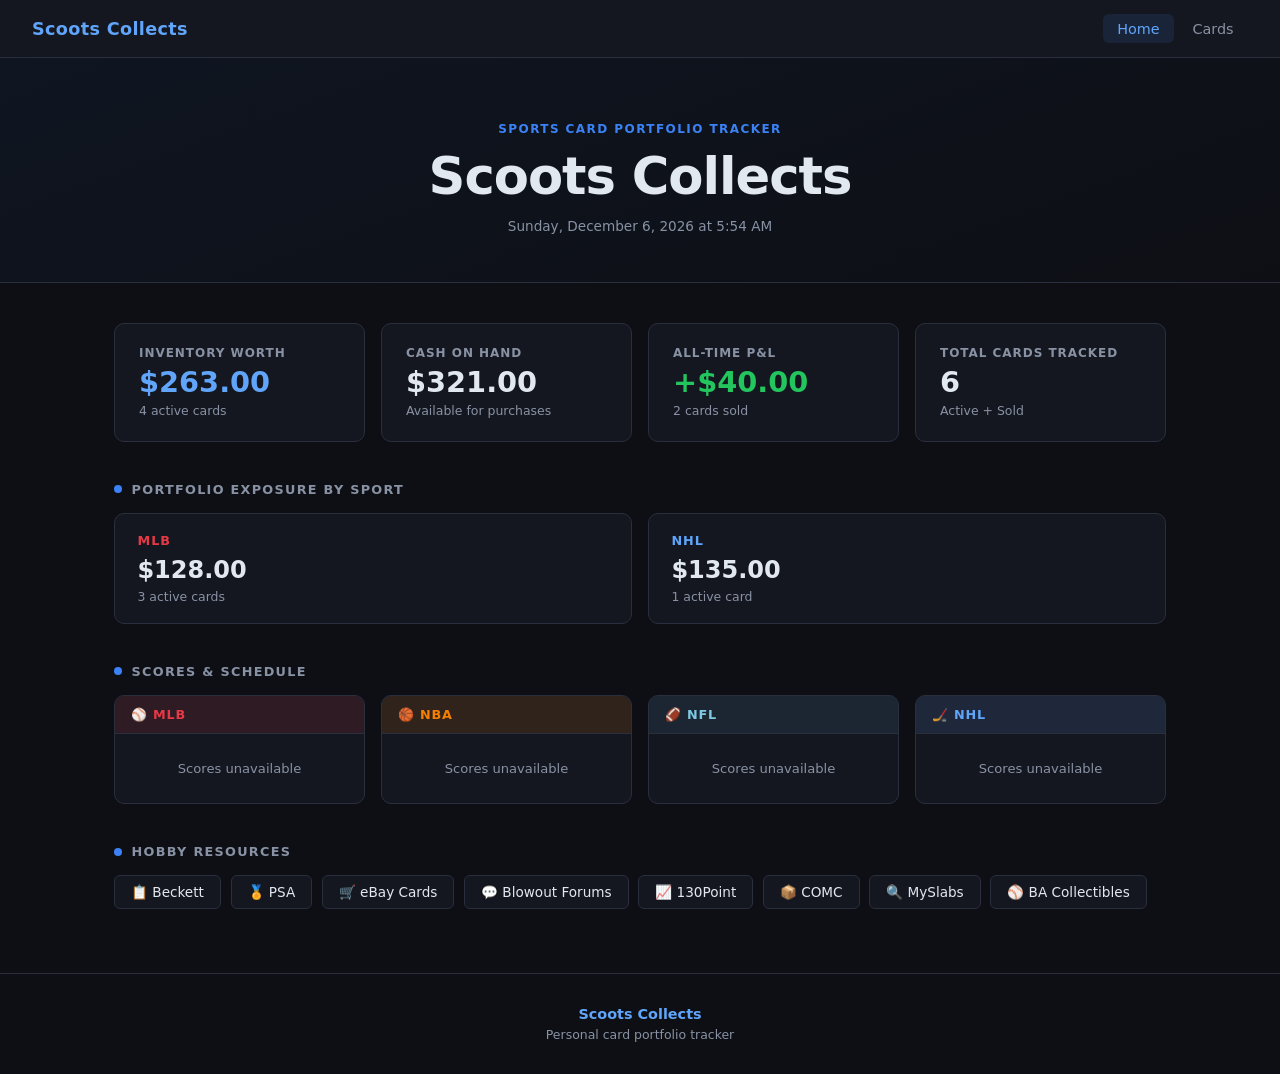
==== index.html @ 83b8a893 "Build complete site structure — fix blank page Added missing index.html, cards.html, css/style.css, " ====
<!DOCTYPE html>
<html lang="en">
<head>
  <meta charset="UTF-8" />
  <meta name="viewport" content="width=device-width, initial-scale=1.0" />
  <title>Scoots Collects</title>
  <link rel="stylesheet" href="css/style.css" />
</head>
<body>

  <!-- NAVBAR -->
  <nav class="navbar">
    <a href="index.html" class="nav-brand">Scoots Collects</a>
    <div class="nav-links">
      <a href="index.html" class="nav-link active">Home</a>
      <a href="cards.html" class="nav-link">Cards</a>
    </div>
  </nav>

  <!-- HERO -->
  <section class="hero">
    <div class="hero-eyebrow">Sports Card Portfolio Tracker</div>
    <div class="hero-title">Scoots Collects</div>
    <div class="hero-date" id="live-datetime">—</div>
  </section>

  <!-- DASHBOARD STATS -->
  <div class="dashboard">
    <div class="stat-card">
      <div class="stat-label">Inventory Worth</div>
      <div class="stat-value accent" id="stat-inventory">$0.00</div>
      <div class="stat-sub" id="stat-card-count">0 active cards</div>
    </div>
    <div class="stat-card">
      <div class="stat-label">Cash on Hand</div>
      <div class="stat-value" id="stat-cash">$0.00</div>
      <div class="stat-sub">Available for purchases</div>
    </div>
    <div class="stat-card">
      <div class="stat-label">All-Time P&amp;L</div>
      <div class="stat-value" id="stat-pnl">$0.00</div>
      <div class="stat-sub" id="stat-sold-count">0 cards sold</div>
    </div>
    <div class="stat-card">
      <div class="stat-label">Total Cards Tracked</div>
      <div class="stat-value" id="stat-total">0</div>
      <div class="stat-sub">Active + Sold</div>
    </div>
  </div>

  <!-- SPORT BREAKDOWN -->
  <section class="section">
    <div class="section-header">
      <span class="section-dot"></span>
      <span class="section-title">Portfolio Exposure by Sport</span>
    </div>
    <div class="sport-grid" id="sport-grid">
      <!-- Rendered by index.js -->
    </div>
  </section>

  <!-- SPORTS SCORES -->
  <section class="section">
    <div class="section-header">
      <span class="section-dot"></span>
      <span class="section-title">Scores &amp; Schedule</span>
    </div>
    <div class="scores-grid">
      <div class="scores-panel mlb" id="panel-mlb">
        <div class="scores-panel-header">⚾ MLB</div>
        <div class="scores-list" id="scores-mlb">
          <div class="scores-loading">Loading games…</div>
        </div>
      </div>
      <div class="scores-panel nba" id="panel-nba">
        <div class="scores-panel-header">🏀 NBA</div>
        <div class="scores-list" id="scores-nba">
          <div class="scores-loading">Loading games…</div>
        </div>
      </div>
      <div class="scores-panel nfl" id="panel-nfl">
        <div class="scores-panel-header">🏈 NFL</div>
        <div class="scores-list" id="scores-nfl">
          <div class="scores-loading">Loading games…</div>
        </div>
      </div>
      <div class="scores-panel nhl" id="panel-nhl">
        <div class="scores-panel-header">🏒 NHL</div>
        <div class="scores-list" id="scores-nhl">
          <div class="scores-loading">Loading games…</div>
        </div>
      </div>
    </div>
  </section>

  <!-- HOBBY LINKS -->
  <section class="section">
    <div class="section-header">
      <span class="section-dot"></span>
      <span class="section-title">Hobby Resources</span>
    </div>
    <div class="hobby-links">
      <a href="https://www.beckett.com" target="_blank" class="hobby-link">📋 Beckett</a>
      <a href="https://www.psacard.com" target="_blank" class="hobby-link">🏅 PSA</a>
      <a href="https://www.ebay.com/b/Sports-Trading-Cards-Accessories/212" target="_blank" class="hobby-link">🛒 eBay Cards</a>
      <a href="https://www.blowoutcards.com/forums/" target="_blank" class="hobby-link">💬 Blowout Forums</a>
      <a href="https://www.130point.com" target="_blank" class="hobby-link">📈 130Point</a>
      <a href="https://www.comc.com" target="_blank" class="hobby-link">📦 COMC</a>
      <a href="https://www.myslabs.com" target="_blank" class="hobby-link">🔍 MySlabs</a>
      <a href="https://baseballamerica.com/stories/category/collectibles/" target="_blank" class="hobby-link">⚾ BA Collectibles</a>
    </div>
  </section>

  <!-- FOOTER -->
  <footer class="site-footer">
    <div class="footer-brand">Scoots Collects</div>
    <div class="footer-note">Personal card portfolio tracker</div>
  </footer>

  <script src="js/index.js"></script>
</body>
</html>
---- css/style.css ----
/* ── Reset & Base ── */
*, *::before, *::after { box-sizing: border-box; margin: 0; padding: 0; }

:root {
  --bg:        #0d0f14;
  --bg2:       #14171f;
  --bg3:       #1c2030;
  --border:    #2a2f3e;
  --text:      #e2e8f0;
  --muted:     #8892a4;
  --accent:    #3b82f6;
  --accent2:   #60a5fa;
  --green:     #22c55e;
  --red:       #ef4444;
  --mlb:       #e63946;
  --nba:       #f77f00;
  --nfl:       #457b9f;
  --nhl:       #1d3557;
  --radius:    10px;
  --font:      'Segoe UI', system-ui, -apple-system, sans-serif;
}

html { font-size: 16px; }

body {
  background: var(--bg);
  color: var(--text);
  font-family: var(--font);
  min-height: 100vh;
}

a { color: inherit; text-decoration: none; }

/* ── Navbar ── */
.navbar {
  display: flex;
  align-items: center;
  justify-content: space-between;
  padding: 0 2rem;
  height: 58px;
  background: var(--bg2);
  border-bottom: 1px solid var(--border);
  position: sticky;
  top: 0;
  z-index: 100;
}

.nav-brand {
  font-size: 1.1rem;
  font-weight: 700;
  color: var(--accent2);
  letter-spacing: 0.02em;
}

.nav-links { display: flex; gap: 0.25rem; }

.nav-link {
  padding: 0.4rem 0.9rem;
  border-radius: 6px;
  font-size: 0.9rem;
  color: var(--muted);
  transition: color 0.15s, background 0.15s;
}

.nav-link:hover { color: var(--text); background: var(--bg3); }
.nav-link.active { color: var(--accent2); background: rgba(59,130,246,0.12); }

/* ── Hero ── */
.hero {
  text-align: center;
  padding: 4rem 1rem 3rem;
  background: linear-gradient(160deg, #0f1521 0%, var(--bg) 100%);
  border-bottom: 1px solid var(--border);
}

.hero--small { padding: 2.5rem 1rem 2rem; }

.hero-eyebrow {
  font-size: 0.75rem;
  font-weight: 600;
  letter-spacing: 0.12em;
  text-transform: uppercase;
  color: var(--accent);
  margin-bottom: 0.6rem;
}

.hero-title {
  font-size: clamp(2rem, 5vw, 3.2rem);
  font-weight: 800;
  letter-spacing: -0.02em;
  color: var(--text);
  margin-bottom: 0.75rem;
}

.hero-date {
  font-size: 0.85rem;
  color: var(--muted);
}

/* ── Dashboard Stats ── */
.dashboard {
  display: grid;
  grid-template-columns: repeat(auto-fit, minmax(200px, 1fr));
  gap: 1rem;
  max-width: 1100px;
  margin: 2.5rem auto 0;
  padding: 0 1.5rem;
}

.stat-card {
  background: var(--bg2);
  border: 1px solid var(--border);
  border-radius: var(--radius);
  padding: 1.4rem 1.5rem;
}

.stat-label {
  font-size: 0.75rem;
  font-weight: 600;
  text-transform: uppercase;
  letter-spacing: 0.08em;
  color: var(--muted);
  margin-bottom: 0.5rem;
}

.stat-value {
  font-size: 1.8rem;
  font-weight: 700;
  color: var(--text);
  line-height: 1;
  margin-bottom: 0.4rem;
}

.stat-value.accent { color: var(--accent2); }
.stat-value.green  { color: var(--green); }
.stat-value.red    { color: var(--red); }

.stat-sub {
  font-size: 0.78rem;
  color: var(--muted);
}

/* ── Section ── */
.section {
  max-width: 1100px;
  margin: 2.5rem auto 0;
  padding: 0 1.5rem;
}

.section-header {
  display: flex;
  align-items: center;
  gap: 0.6rem;
  margin-bottom: 1rem;
}

.section-dot {
  width: 8px;
  height: 8px;
  border-radius: 50%;
  background: var(--accent);
  flex-shrink: 0;
}

.section-title {
  font-size: 0.8rem;
  font-weight: 700;
  text-transform: uppercase;
  letter-spacing: 0.1em;
  color: var(--muted);
}

/* ── Sport Grid ── */
.sport-grid {
  display: grid;
  grid-template-columns: repeat(auto-fit, minmax(200px, 1fr));
  gap: 1rem;
}

.sport-card {
  background: var(--bg2);
  border: 1px solid var(--border);
  border-radius: var(--radius);
  padding: 1.2rem 1.4rem;
}

.sport-card-name {
  font-size: 0.8rem;
  font-weight: 700;
  text-transform: uppercase;
  letter-spacing: 0.08em;
  margin-bottom: 0.5rem;
  color: var(--muted);
}

.sport-card-value {
  font-size: 1.5rem;
  font-weight: 700;
  color: var(--text);
  margin-bottom: 0.3rem;
}

.sport-card-count {
  font-size: 0.78rem;
  color: var(--muted);
}

.sport-card[data-sport="MLB"] .sport-card-name { color: var(--mlb); }
.sport-card[data-sport="NBA"] .sport-card-name { color: var(--nba); }
.sport-card[data-sport="NFL"] .sport-card-name { color: var(--nfl); }
.sport-card[data-sport="NHL"] .sport-card-name { color: var(--accent2); }

/* ── Scores Grid ── */
.scores-grid {
  display: grid;
  grid-template-columns: repeat(auto-fit, minmax(230px, 1fr));
  gap: 1rem;
}

.scores-panel {
  background: var(--bg2);
  border: 1px solid var(--border);
  border-radius: var(--radius);
  overflow: hidden;
}

.scores-panel-header {
  padding: 0.7rem 1rem;
  font-size: 0.8rem;
  font-weight: 700;
  letter-spacing: 0.06em;
  text-transform: uppercase;
  border-bottom: 1px solid var(--border);
}

.scores-panel.mlb .scores-panel-header { background: rgba(230,57,70,0.12); color: var(--mlb); }
.scores-panel.nba .scores-panel-header { background: rgba(247,127,0,0.12); color: var(--nba); }
.scores-panel.nfl .scores-panel-header { background: rgba(69,123,159,0.15); color: #7ec8e3; }
.scores-panel.nhl .scores-panel-header { background: rgba(96,165,250,0.12); color: var(--accent2); }

.scores-list { padding: 0.5rem 0; max-height: 280px; overflow-y: auto; }

.score-row {
  display: flex;
  flex-direction: column;
  padding: 0.55rem 1rem;
  border-bottom: 1px solid var(--border);
  font-size: 0.82rem;
  gap: 0.15rem;
}

.score-row:last-child { border-bottom: none; }

.score-teams {
  display: flex;
  justify-content: space-between;
  font-weight: 600;
}

.score-meta {
  font-size: 0.72rem;
  color: var(--muted);
}

.score-status-live { color: var(--green); font-weight: 600; }
.score-status-final { color: var(--muted); }
.score-status-scheduled { color: var(--accent); }

.scores-loading, .scores-empty {
  padding: 1.2rem 1rem;
  font-size: 0.82rem;
  color: var(--muted);
  text-align: center;
}

/* ── Hobby Links ── */
.hobby-links {
  display: flex;
  flex-wrap: wrap;
  gap: 0.6rem;
}

.hobby-link {
  display: inline-flex;
  align-items: center;
  gap: 0.4rem;
  padding: 0.5rem 1rem;
  background: var(--bg2);
  border: 1px solid var(--border);
  border-radius: 6px;
  font-size: 0.85rem;
  color: var(--text);
  transition: border-color 0.15s, background 0.15s, color 0.15s;
}

.hobby-link:hover {
  border-color: var(--accent);
  background: rgba(59,130,246,0.08);
  color: var(--accent2);
}

/* ── Footer ── */
.site-footer {
  margin-top: 4rem;
  padding: 2rem 1.5rem;
  border-top: 1px solid var(--border);
  text-align: center;
}

.footer-brand {
  font-size: 0.9rem;
  font-weight: 700;
  color: var(--accent2);
  margin-bottom: 0.3rem;
}

.footer-note { font-size: 0.78rem; color: var(--muted); }

/* ── Filter Bar ── */
.filter-bar {
  max-width: 1100px;
  margin: 1.5rem auto 0;
  padding: 0 1.5rem;
  display: flex;
  flex-wrap: wrap;
  gap: 0.5rem;
}

.filter-btn {
  padding: 0.4rem 0.9rem;
  border-radius: 6px;
  font-size: 0.82rem;
  font-weight: 600;
  border: 1px solid var(--border);
  background: var(--bg2);
  color: var(--muted);
  cursor: pointer;
  transition: all 0.15s;
}

.filter-btn:hover { color: var(--text); border-color: var(--accent); }
.filter-btn.active { background: var(--accent); border-color: var(--accent); color: #fff; }

/* ── Cards Table ── */
.table-wrap {
  max-width: 1200px;
  margin: 1.5rem auto 0;
  padding: 0 1.5rem;
  overflow-x: auto;
}

.cards-table {
  width: 100%;
  border-collapse: collapse;
  font-size: 0.84rem;
  background: var(--bg2);
  border-radius: var(--radius);
  overflow: hidden;
  border: 1px solid var(--border);
}

.cards-table th {
  padding: 0.75rem 0.9rem;
  text-align: left;
  font-size: 0.72rem;
  font-weight: 700;
  text-transform: uppercase;
  letter-spacing: 0.07em;
  color: var(--muted);
  background: var(--bg3);
  border-bottom: 1px solid var(--border);
  white-space: nowrap;
}

.cards-table td {
  padding: 0.7rem 0.9rem;
  border-bottom: 1px solid var(--border);
  vertical-align: middle;
  white-space: nowrap;
}

.cards-table tr:last-child td { border-bottom: none; }
.cards-table tbody tr:hover { background: var(--bg3); }

.badge {
  display: inline-block;
  padding: 0.2rem 0.55rem;
  border-radius: 4px;
  font-size: 0.72rem;
  font-weight: 700;
  text-transform: uppercase;
  letter-spacing: 0.05em;
}

.badge-active  { background: rgba(34,197,94,0.15); color: var(--green); }
.badge-sold    { background: rgba(148,163,184,0.15); color: var(--muted); }

.badge-mlb { background: rgba(230,57,70,0.15); color: var(--mlb); }
.badge-nba { background: rgba(247,127,0,0.15); color: var(--nba); }
.badge-nfl { background: rgba(69,123,159,0.2); color: #7ec8e3; }
.badge-nhl { background: rgba(96,165,250,0.15); color: var(--accent2); }

.pnl-pos { color: var(--green); font-weight: 600; }
.pnl-neg { color: var(--red);   font-weight: 600; }

.table-loading {
  text-align: center;
  padding: 2rem;
  color: var(--muted);
  font-size: 0.85rem;
}

/* ── Scrollbar ── */
::-webkit-scrollbar { width: 6px; height: 6px; }
::-webkit-scrollbar-track { background: var(--bg2); }
::-webkit-scrollbar-thumb { background: var(--border); border-radius: 3px; }
::-webkit-scrollbar-thumb:hover { background: var(--muted); }

/* ── Responsive ── */
@media (max-width: 600px) {
  .navbar { padding: 0 1rem; }
  .dashboard, .section, .filter-bar, .table-wrap { padding: 0 1rem; }
  .hero { padding: 2.5rem 1rem 2rem; }
  .hero--small { padding: 1.8rem 1rem 1.4rem; }
}
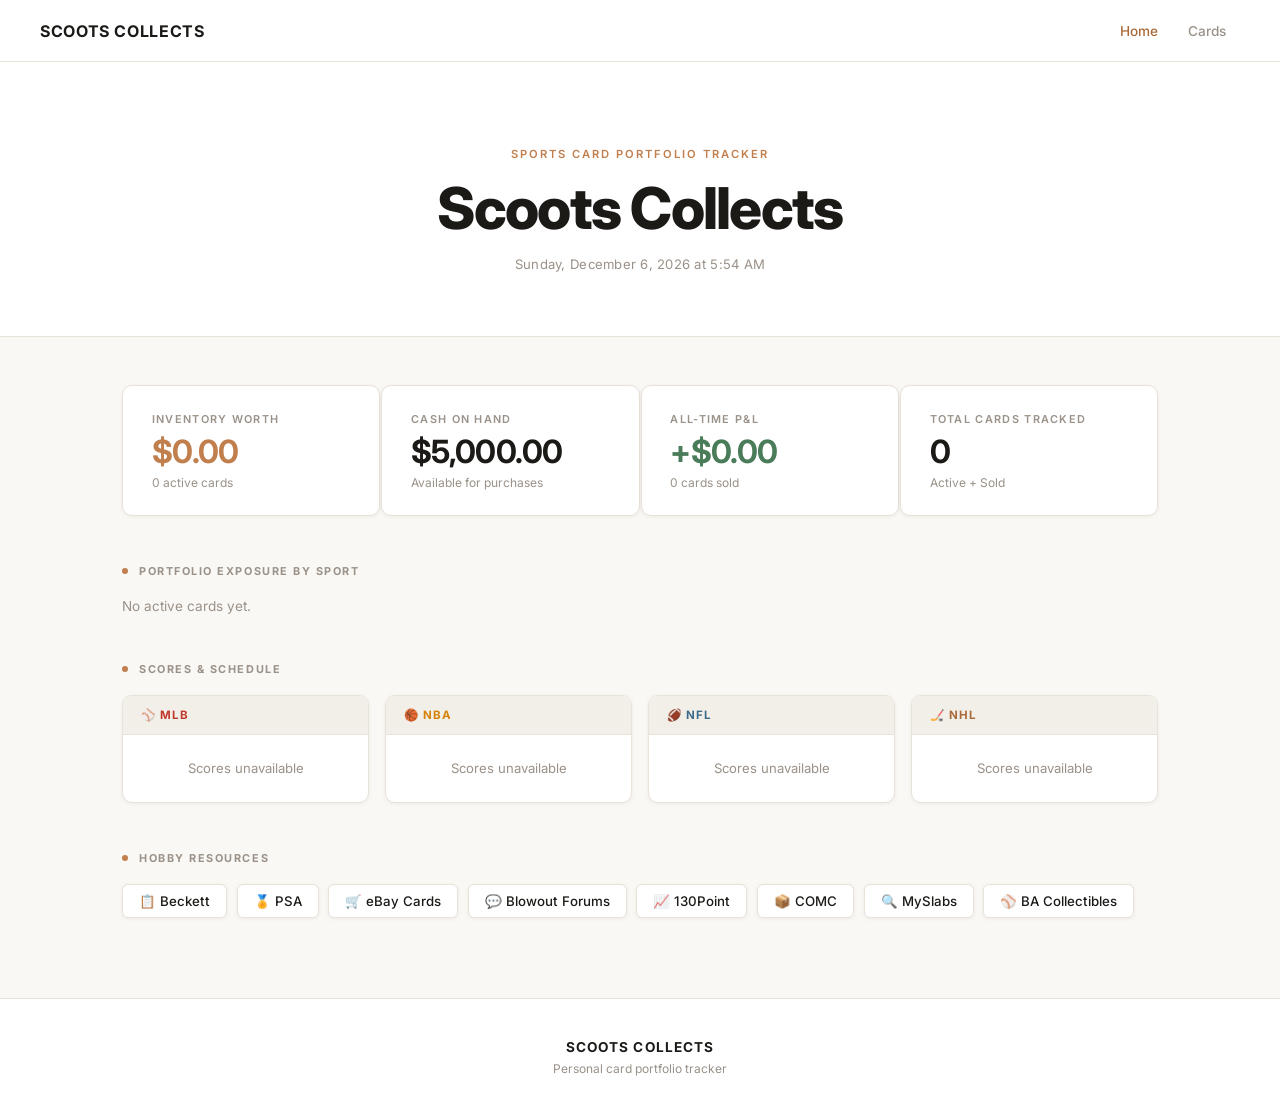
==== commit 17249a2d: "Clean up index layout for better flow https://claude.ai/code/session_01XNG6HfzefVFx2Joc6QY512" ====
--- a/index.html
+++ b/index.html
@@ -8,7 +8,6 @@
 </head>
 <body>
 
-  <!-- NAVBAR -->
   <nav class="navbar">
     <a href="index.html" class="nav-brand">Scoots Collects</a>
     <div class="nav-links">
@@ -17,14 +16,12 @@
     </div>
   </nav>
 
-  <!-- HERO -->
   <section class="hero">
     <div class="hero-eyebrow">Sports Card Portfolio Tracker</div>
     <div class="hero-title">Scoots Collects</div>
     <div class="hero-date" id="live-datetime">—</div>
   </section>
 
-  <!-- DASHBOARD STATS -->
   <div class="dashboard">
     <div class="stat-card">
       <div class="stat-label">Inventory Worth</div>
@@ -48,52 +45,39 @@
     </div>
   </div>
 
-  <!-- SPORT BREAKDOWN -->
   <section class="section">
     <div class="section-header">
       <span class="section-dot"></span>
       <span class="section-title">Portfolio Exposure by Sport</span>
     </div>
-    <div class="sport-grid" id="sport-grid">
-      <!-- Rendered by index.js -->
-    </div>
+    <div class="sport-grid" id="sport-grid"></div>
   </section>
 
-  <!-- SPORTS SCORES -->
   <section class="section">
     <div class="section-header">
       <span class="section-dot"></span>
       <span class="section-title">Scores &amp; Schedule</span>
     </div>
     <div class="scores-grid">
-      <div class="scores-panel mlb" id="panel-mlb">
+      <div class="scores-panel mlb">
         <div class="scores-panel-header">⚾ MLB</div>
-        <div class="scores-list" id="scores-mlb">
-          <div class="scores-loading">Loading games…</div>
-        </div>
+        <div class="scores-list" id="scores-mlb"><div class="scores-loading">Loading games…</div></div>
       </div>
-      <div class="scores-panel nba" id="panel-nba">
+      <div class="scores-panel nba">
         <div class="scores-panel-header">🏀 NBA</div>
-        <div class="scores-list" id="scores-nba">
-          <div class="scores-loading">Loading games…</div>
-        </div>
+        <div class="scores-list" id="scores-nba"><div class="scores-loading">Loading games…</div></div>
       </div>
-      <div class="scores-panel nfl" id="panel-nfl">
+      <div class="scores-panel nfl">
         <div class="scores-panel-header">🏈 NFL</div>
-        <div class="scores-list" id="scores-nfl">
-          <div class="scores-loading">Loading games…</div>
-        </div>
+        <div class="scores-list" id="scores-nfl"><div class="scores-loading">Loading games…</div></div>
       </div>
-      <div class="scores-panel nhl" id="panel-nhl">
+      <div class="scores-panel nhl">
         <div class="scores-panel-header">🏒 NHL</div>
-        <div class="scores-list" id="scores-nhl">
-          <div class="scores-loading">Loading games…</div>
-        </div>
+        <div class="scores-list" id="scores-nhl"><div class="scores-loading">Loading games…</div></div>
       </div>
     </div>
   </section>
 
-  <!-- HOBBY LINKS -->
   <section class="section">
     <div class="section-header">
       <span class="section-dot"></span>
@@ -111,7 +95,6 @@
     </div>
   </section>
 
-  <!-- FOOTER -->
   <footer class="site-footer">
     <div class="footer-brand">Scoots Collects</div>
     <div class="footer-note">Personal card portfolio tracker</div>
--- a/css/style.css
+++ b/css/style.css
@@ -1,34 +1,30 @@
-/* ── Reset & Base ── */
+@import url('https://fonts.googleapis.com/css2?family=Inter:wght@300;400;500;600;700;800&display=swap');
+
+/* ── Reset ── */
 *, *::before, *::after { box-sizing: border-box; margin: 0; padding: 0; }
 
 :root {
-  --bg:        #0d0f14;
-  --bg2:       #14171f;
-  --bg3:       #1c2030;
-  --border:    #2a2f3e;
-  --text:      #e2e8f0;
-  --muted:     #8892a4;
-  --accent:    #3b82f6;
-  --accent2:   #60a5fa;
-  --green:     #22c55e;
-  --red:       #ef4444;
-  --mlb:       #e63946;
-  --nba:       #f77f00;
-  --nfl:       #457b9f;
-  --nhl:       #1d3557;
-  --radius:    10px;
-  --font:      'Segoe UI', system-ui, -apple-system, sans-serif;
+  --bg:       #faf8f5;
+  --bg2:      #ffffff;
+  --bg3:      #f2efe9;
+  --border:   #e8e2d9;
+  --text:     #1c1a17;
+  --muted:    #9a9188;
+  --accent:   #c17f4e;
+  --accent2:  #a86a38;
+  --green:    #4a7c59;
+  --red:      #b94040;
+  --mlb:      #c0392b;
+  --nba:      #d4820a;
+  --nfl:      #3d6b8a;
+  --radius:   10px;
+  --shadow:   0 1px 4px rgba(0,0,0,0.06);
+  --shadow-md:0 4px 16px rgba(0,0,0,0.08);
+  --font:     'Inter', system-ui, -apple-system, sans-serif;
 }
 
 html { font-size: 16px; }
-
-body {
-  background: var(--bg);
-  color: var(--text);
-  font-family: var(--font);
-  min-height: 100vh;
-}
-
+body { background: var(--bg); color: var(--text); font-family: var(--font); min-height: 100vh; -webkit-font-smoothing: antialiased; }
 a { color: inherit; text-decoration: none; }
 
 /* ── Navbar ── */
@@ -36,8 +32,8 @@
   display: flex;
   align-items: center;
   justify-content: space-between;
-  padding: 0 2rem;
-  height: 58px;
+  padding: 0 2.5rem;
+  height: 62px;
   background: var(--bg2);
   border-bottom: 1px solid var(--border);
   position: sticky;
@@ -46,127 +42,129 @@
 }
 
 .nav-brand {
-  font-size: 1.1rem;
-  font-weight: 700;
-  color: var(--accent2);
-  letter-spacing: 0.02em;
-}
-
-.nav-links { display: flex; gap: 0.25rem; }
+  font-size: 1rem;
+  font-weight: 700;
+  color: var(--text);
+  letter-spacing: 0.04em;
+  text-transform: uppercase;
+}
+
+.nav-links { display: flex; gap: 0.2rem; }
 
 .nav-link {
-  padding: 0.4rem 0.9rem;
+  padding: 0.4rem 0.85rem;
   border-radius: 6px;
-  font-size: 0.9rem;
+  font-size: 0.85rem;
+  font-weight: 500;
   color: var(--muted);
   transition: color 0.15s, background 0.15s;
 }
-
 .nav-link:hover { color: var(--text); background: var(--bg3); }
-.nav-link.active { color: var(--accent2); background: rgba(59,130,246,0.12); }
+.nav-link.active { color: var(--accent2); }
 
 /* ── Hero ── */
 .hero {
   text-align: center;
-  padding: 4rem 1rem 3rem;
-  background: linear-gradient(160deg, #0f1521 0%, var(--bg) 100%);
+  padding: 5rem 1.5rem 4rem;
+  background: var(--bg2);
   border-bottom: 1px solid var(--border);
 }
-
-.hero--small { padding: 2.5rem 1rem 2rem; }
+.hero--small { padding: 3rem 1.5rem 2.5rem; }
 
 .hero-eyebrow {
-  font-size: 0.75rem;
+  display: inline-block;
+  font-size: 0.7rem;
   font-weight: 600;
-  letter-spacing: 0.12em;
+  letter-spacing: 0.18em;
   text-transform: uppercase;
   color: var(--accent);
-  margin-bottom: 0.6rem;
+  margin-bottom: 1rem;
 }
 
 .hero-title {
-  font-size: clamp(2rem, 5vw, 3.2rem);
+  font-size: clamp(2.2rem, 5vw, 3.6rem);
   font-weight: 800;
-  letter-spacing: -0.02em;
+  letter-spacing: -0.03em;
   color: var(--text);
-  margin-bottom: 0.75rem;
+  line-height: 1.1;
+  margin-bottom: 1rem;
 }
 
 .hero-date {
-  font-size: 0.85rem;
-  color: var(--muted);
+  font-size: 0.82rem;
+  font-weight: 400;
+  color: var(--muted);
+  letter-spacing: 0.02em;
 }
 
 /* ── Dashboard Stats ── */
 .dashboard {
   display: grid;
-  grid-template-columns: repeat(auto-fit, minmax(200px, 1fr));
-  gap: 1rem;
+  grid-template-columns: repeat(auto-fit, minmax(210px, 1fr));
+  gap: 1px;
   max-width: 1100px;
-  margin: 2.5rem auto 0;
-  padding: 0 1.5rem;
+  margin: 3rem auto 0;
+  padding: 0 2rem;
 }
 
 .stat-card {
   background: var(--bg2);
   border: 1px solid var(--border);
   border-radius: var(--radius);
-  padding: 1.4rem 1.5rem;
+  padding: 1.6rem 1.8rem;
+  box-shadow: var(--shadow);
 }
 
 .stat-label {
-  font-size: 0.75rem;
+  font-size: 0.68rem;
   font-weight: 600;
   text-transform: uppercase;
-  letter-spacing: 0.08em;
-  color: var(--muted);
-  margin-bottom: 0.5rem;
+  letter-spacing: 0.12em;
+  color: var(--muted);
+  margin-bottom: 0.6rem;
 }
 
 .stat-value {
-  font-size: 1.8rem;
+  font-size: 2rem;
   font-weight: 700;
   color: var(--text);
   line-height: 1;
-  margin-bottom: 0.4rem;
-}
-
-.stat-value.accent { color: var(--accent2); }
+  margin-bottom: 0.45rem;
+  letter-spacing: -0.02em;
+}
+.stat-value.accent { color: var(--accent); }
 .stat-value.green  { color: var(--green); }
 .stat-value.red    { color: var(--red); }
 
-.stat-sub {
-  font-size: 0.78rem;
-  color: var(--muted);
-}
-
-/* ── Section ── */
+.stat-sub { font-size: 0.75rem; color: var(--muted); font-weight: 400; }
+
+/* ── Sections ── */
 .section {
   max-width: 1100px;
-  margin: 2.5rem auto 0;
-  padding: 0 1.5rem;
+  margin: 3rem auto 0;
+  padding: 0 2rem;
 }
 
 .section-header {
   display: flex;
   align-items: center;
-  gap: 0.6rem;
-  margin-bottom: 1rem;
+  gap: 0.7rem;
+  margin-bottom: 1.2rem;
 }
 
 .section-dot {
-  width: 8px;
-  height: 8px;
+  width: 6px;
+  height: 6px;
   border-radius: 50%;
   background: var(--accent);
   flex-shrink: 0;
 }
 
 .section-title {
-  font-size: 0.8rem;
-  font-weight: 700;
-  text-transform: uppercase;
-  letter-spacing: 0.1em;
+  font-size: 0.68rem;
+  font-weight: 700;
+  text-transform: uppercase;
+  letter-spacing: 0.14em;
   color: var(--muted);
 }
 
@@ -181,34 +179,35 @@
   background: var(--bg2);
   border: 1px solid var(--border);
   border-radius: var(--radius);
-  padding: 1.2rem 1.4rem;
-}
+  padding: 1.4rem 1.6rem;
+  box-shadow: var(--shadow);
+  transition: box-shadow 0.15s;
+}
+.sport-card:hover { box-shadow: var(--shadow-md); }
 
 .sport-card-name {
-  font-size: 0.8rem;
-  font-weight: 700;
-  text-transform: uppercase;
-  letter-spacing: 0.08em;
-  margin-bottom: 0.5rem;
-  color: var(--muted);
+  font-size: 0.68rem;
+  font-weight: 700;
+  text-transform: uppercase;
+  letter-spacing: 0.12em;
+  color: var(--muted);
+  margin-bottom: 0.6rem;
 }
 
 .sport-card-value {
-  font-size: 1.5rem;
+  font-size: 1.6rem;
   font-weight: 700;
   color: var(--text);
+  letter-spacing: -0.02em;
   margin-bottom: 0.3rem;
 }
 
-.sport-card-count {
-  font-size: 0.78rem;
-  color: var(--muted);
-}
+.sport-card-count { font-size: 0.75rem; color: var(--muted); }
 
 .sport-card[data-sport="MLB"] .sport-card-name { color: var(--mlb); }
 .sport-card[data-sport="NBA"] .sport-card-name { color: var(--nba); }
 .sport-card[data-sport="NFL"] .sport-card-name { color: var(--nfl); }
-.sport-card[data-sport="NHL"] .sport-card-name { color: var(--accent2); }
+.sport-card[data-sport="NHL"] .sport-card-name { color: var(--accent); }
 
 /* ── Scores Grid ── */
 .scores-grid {
@@ -222,63 +221,53 @@
   border: 1px solid var(--border);
   border-radius: var(--radius);
   overflow: hidden;
+  box-shadow: var(--shadow);
 }
 
 .scores-panel-header {
-  padding: 0.7rem 1rem;
-  font-size: 0.8rem;
-  font-weight: 700;
-  letter-spacing: 0.06em;
+  padding: 0.75rem 1.1rem;
+  font-size: 0.72rem;
+  font-weight: 700;
+  letter-spacing: 0.1em;
   text-transform: uppercase;
   border-bottom: 1px solid var(--border);
-}
-
-.scores-panel.mlb .scores-panel-header { background: rgba(230,57,70,0.12); color: var(--mlb); }
-.scores-panel.nba .scores-panel-header { background: rgba(247,127,0,0.12); color: var(--nba); }
-.scores-panel.nfl .scores-panel-header { background: rgba(69,123,159,0.15); color: #7ec8e3; }
-.scores-panel.nhl .scores-panel-header { background: rgba(96,165,250,0.12); color: var(--accent2); }
-
-.scores-list { padding: 0.5rem 0; max-height: 280px; overflow-y: auto; }
+  color: var(--muted);
+  background: var(--bg3);
+}
+
+.scores-panel.mlb .scores-panel-header { color: var(--mlb); }
+.scores-panel.nba .scores-panel-header { color: var(--nba); }
+.scores-panel.nfl .scores-panel-header { color: var(--nfl); }
+.scores-panel.nhl .scores-panel-header { color: var(--accent2); }
+
+.scores-list { padding: 0.4rem 0; max-height: 280px; overflow-y: auto; }
 
 .score-row {
   display: flex;
   flex-direction: column;
-  padding: 0.55rem 1rem;
+  padding: 0.6rem 1.1rem;
   border-bottom: 1px solid var(--border);
   font-size: 0.82rem;
   gap: 0.15rem;
 }
-
 .score-row:last-child { border-bottom: none; }
 
-.score-teams {
-  display: flex;
-  justify-content: space-between;
-  font-weight: 600;
-}
-
-.score-meta {
-  font-size: 0.72rem;
-  color: var(--muted);
-}
-
-.score-status-live { color: var(--green); font-weight: 600; }
-.score-status-final { color: var(--muted); }
+.score-teams { display: flex; justify-content: space-between; font-weight: 600; color: var(--text); }
+.score-meta  { font-size: 0.72rem; color: var(--muted); }
+
+.score-status-live      { color: var(--green); font-weight: 600; }
+.score-status-final     { color: var(--muted); }
 .score-status-scheduled { color: var(--accent); }
 
 .scores-loading, .scores-empty {
-  padding: 1.2rem 1rem;
+  padding: 1.2rem 1.1rem;
   font-size: 0.82rem;
   color: var(--muted);
   text-align: center;
 }
 
 /* ── Hobby Links ── */
-.hobby-links {
-  display: flex;
-  flex-wrap: wrap;
-  gap: 0.6rem;
-}
+.hobby-links { display: flex; flex-wrap: wrap; gap: 0.6rem; }
 
 .hobby-link {
   display: inline-flex;
@@ -288,84 +277,108 @@
   background: var(--bg2);
   border: 1px solid var(--border);
   border-radius: 6px;
-  font-size: 0.85rem;
+  font-size: 0.83rem;
+  font-weight: 500;
   color: var(--text);
-  transition: border-color 0.15s, background 0.15s, color 0.15s;
-}
-
-.hobby-link:hover {
-  border-color: var(--accent);
-  background: rgba(59,130,246,0.08);
-  color: var(--accent2);
-}
+  box-shadow: var(--shadow);
+  transition: border-color 0.15s, box-shadow 0.15s, color 0.15s;
+}
+.hobby-link:hover { border-color: var(--accent); color: var(--accent2); box-shadow: var(--shadow-md); }
 
 /* ── Footer ── */
 .site-footer {
-  margin-top: 4rem;
-  padding: 2rem 1.5rem;
+  margin-top: 5rem;
+  padding: 2.5rem 2rem;
   border-top: 1px solid var(--border);
   text-align: center;
-}
-
-.footer-brand {
-  font-size: 0.9rem;
-  font-weight: 700;
-  color: var(--accent2);
-  margin-bottom: 0.3rem;
-}
-
-.footer-note { font-size: 0.78rem; color: var(--muted); }
-
-/* ── Filter Bar ── */
-.filter-bar {
-  max-width: 1100px;
-  margin: 1.5rem auto 0;
-  padding: 0 1.5rem;
+  background: var(--bg2);
+}
+.footer-brand { font-size: 0.85rem; font-weight: 700; text-transform: uppercase; letter-spacing: 0.08em; color: var(--text); margin-bottom: 0.35rem; }
+.footer-note  { font-size: 0.75rem; color: var(--muted); }
+
+/* ── Toolbar ── */
+.toolbar {
+  max-width: 1150px;
+  margin: 2rem auto 0;
+  padding: 0 2rem;
   display: flex;
+  align-items: center;
+  justify-content: space-between;
+  gap: 1rem;
   flex-wrap: wrap;
-  gap: 0.5rem;
-}
+}
+
+.filter-bar { display: flex; flex-wrap: wrap; gap: 0.4rem; }
 
 .filter-btn {
-  padding: 0.4rem 0.9rem;
+  padding: 0.38rem 0.85rem;
+  border-radius: 20px;
+  font-size: 0.78rem;
+  font-weight: 600;
+  border: 1px solid var(--border);
+  background: var(--bg2);
+  color: var(--muted);
+  cursor: pointer;
+  transition: all 0.15s;
+  letter-spacing: 0.02em;
+}
+.filter-btn:hover { color: var(--text); border-color: var(--accent); }
+.filter-btn.active { background: var(--text); border-color: var(--text); color: var(--bg2); }
+
+/* ── Add / Delete buttons ── */
+.btn-add {
+  padding: 0.5rem 1.2rem;
   border-radius: 6px;
   font-size: 0.82rem;
   font-weight: 600;
-  border: 1px solid var(--border);
-  background: var(--bg2);
-  color: var(--muted);
-  cursor: pointer;
-  transition: all 0.15s;
-}
-
-.filter-btn:hover { color: var(--text); border-color: var(--accent); }
-.filter-btn.active { background: var(--accent); border-color: var(--accent); color: #fff; }
+  border: none;
+  background: var(--accent);
+  color: #fff;
+  cursor: pointer;
+  white-space: nowrap;
+  transition: background 0.15s;
+  letter-spacing: 0.01em;
+}
+.btn-add:hover { background: var(--accent2); }
+
+.btn-delete {
+  background: none;
+  border: none;
+  color: var(--border);
+  cursor: pointer;
+  font-size: 0.85rem;
+  padding: 0.2rem 0.4rem;
+  border-radius: 4px;
+  transition: color 0.15s, background 0.15s;
+}
+.btn-delete:hover { color: var(--red); background: rgba(185,64,64,0.08); }
 
 /* ── Cards Table ── */
 .table-wrap {
-  max-width: 1200px;
+  max-width: 1350px;
   margin: 1.5rem auto 0;
-  padding: 0 1.5rem;
+  padding: 0 2rem;
   overflow-x: auto;
 }
 
 .cards-table {
   width: 100%;
   border-collapse: collapse;
-  font-size: 0.84rem;
+  font-size: 0.83rem;
   background: var(--bg2);
   border-radius: var(--radius);
   overflow: hidden;
   border: 1px solid var(--border);
+  box-shadow: var(--shadow);
 }
 
 .cards-table th {
-  padding: 0.75rem 0.9rem;
+  padding: 0.8rem 1rem;
   text-align: left;
-  font-size: 0.72rem;
-  font-weight: 700;
-  text-transform: uppercase;
-  letter-spacing: 0.07em;
+  font-size: 0.67rem;
+  font-weight: 700;
+  text-transform: uppercase;
+  letter-spacing: 0.1em;
   color: var(--muted);
   background: var(--bg3);
   border-bottom: 1px solid var(--border);
@@ -373,53 +386,242 @@
 }
 
 .cards-table td {
-  padding: 0.7rem 0.9rem;
+  padding: 0.75rem 1rem;
   border-bottom: 1px solid var(--border);
   vertical-align: middle;
   white-space: nowrap;
+  color: var(--text);
 }
 
 .cards-table tr:last-child td { border-bottom: none; }
 .cards-table tbody tr:hover { background: var(--bg3); }
 
+/* ── Badges ── */
 .badge {
   display: inline-block;
-  padding: 0.2rem 0.55rem;
+  padding: 0.18rem 0.55rem;
   border-radius: 4px;
-  font-size: 0.72rem;
-  font-weight: 700;
-  text-transform: uppercase;
-  letter-spacing: 0.05em;
-}
-
-.badge-active  { background: rgba(34,197,94,0.15); color: var(--green); }
-.badge-sold    { background: rgba(148,163,184,0.15); color: var(--muted); }
-
-.badge-mlb { background: rgba(230,57,70,0.15); color: var(--mlb); }
-.badge-nba { background: rgba(247,127,0,0.15); color: var(--nba); }
-.badge-nfl { background: rgba(69,123,159,0.2); color: #7ec8e3; }
-.badge-nhl { background: rgba(96,165,250,0.15); color: var(--accent2); }
+  font-size: 0.68rem;
+  font-weight: 700;
+  text-transform: uppercase;
+  letter-spacing: 0.06em;
+}
+
+.badge-active  { background: rgba(74,124,89,0.12); color: var(--green); }
+.badge-sold    { background: rgba(154,145,136,0.12); color: var(--muted); }
+.badge-pc      { background: rgba(124,58,237,0.1); color: #7c3aed; }
+.badge-resale  { background: rgba(193,127,78,0.12); color: var(--accent2); }
+
+.badge-mlb { background: rgba(192,57,43,0.1); color: var(--mlb); }
+.badge-nba { background: rgba(212,130,10,0.1); color: var(--nba); }
+.badge-nfl { background: rgba(61,107,138,0.1); color: var(--nfl); }
+.badge-nhl { background: rgba(168,106,56,0.1); color: var(--accent2); }
 
 .pnl-pos { color: var(--green); font-weight: 600; }
 .pnl-neg { color: var(--red);   font-weight: 600; }
 
 .table-loading {
   text-align: center;
-  padding: 2rem;
+  padding: 2.5rem;
   color: var(--muted);
   font-size: 0.85rem;
 }
 
+/* ── Card thumbnails ── */
+.img-cell { text-align: center; }
+.card-thumb {
+  width: 40px;
+  height: 56px;
+  object-fit: cover;
+  border-radius: 4px;
+  border: 1px solid var(--border);
+  cursor: pointer;
+  transition: transform 0.15s, box-shadow 0.15s;
+}
+.card-thumb:hover { transform: scale(1.1); box-shadow: var(--shadow-md); }
+
+/* ── Modal ── */
+.modal-overlay {
+  display: none;
+  position: fixed;
+  inset: 0;
+  background: rgba(28,26,23,0.5);
+  z-index: 200;
+  align-items: center;
+  justify-content: center;
+  padding: 1rem;
+  backdrop-filter: blur(2px);
+}
+.modal-overlay.open { display: flex; }
+
+.modal {
+  background: var(--bg2);
+  border: 1px solid var(--border);
+  border-radius: 14px;
+  width: 100%;
+  max-width: 640px;
+  max-height: 90vh;
+  overflow-y: auto;
+  box-shadow: 0 20px 60px rgba(0,0,0,0.15);
+}
+
+.modal-header {
+  display: flex;
+  align-items: center;
+  justify-content: space-between;
+  padding: 1.4rem 1.8rem;
+  border-bottom: 1px solid var(--border);
+}
+.modal-title { font-size: 1rem; font-weight: 700; letter-spacing: -0.01em; }
+.modal-close {
+  background: none;
+  border: none;
+  color: var(--muted);
+  font-size: 1.3rem;
+  cursor: pointer;
+  line-height: 1;
+  padding: 0.1rem 0.3rem;
+  border-radius: 4px;
+  transition: color 0.15s, background 0.15s;
+}
+.modal-close:hover { color: var(--text); background: var(--bg3); }
+
+.modal-form { padding: 1.6rem 1.8rem; display: flex; flex-direction: column; gap: 1.1rem; }
+
+.form-row { display: flex; gap: 0.8rem; flex-wrap: wrap; }
+.form-group { display: flex; flex-direction: column; gap: 0.35rem; flex: 1; min-width: 140px; }
+.form-group--sm { flex: 0 0 130px; }
+
+.form-group label {
+  font-size: 0.68rem;
+  font-weight: 600;
+  color: var(--muted);
+  text-transform: uppercase;
+  letter-spacing: 0.1em;
+}
+
+.form-group input,
+.form-group select {
+  background: var(--bg);
+  border: 1px solid var(--border);
+  border-radius: 7px;
+  color: var(--text);
+  font-size: 0.88rem;
+  font-weight: 400;
+  padding: 0.55rem 0.8rem;
+  outline: none;
+  transition: border-color 0.15s, box-shadow 0.15s;
+  font-family: var(--font);
+}
+.form-group input:focus,
+.form-group select:focus { border-color: var(--accent); box-shadow: 0 0 0 3px rgba(193,127,78,0.12); }
+.form-group input::placeholder { color: var(--border); }
+
+.modal-actions { display: flex; justify-content: flex-end; gap: 0.6rem; padding-top: 0.4rem; }
+
+.btn-cancel {
+  padding: 0.52rem 1.1rem;
+  border-radius: 7px;
+  font-size: 0.83rem;
+  font-weight: 600;
+  border: 1px solid var(--border);
+  background: var(--bg3);
+  color: var(--muted);
+  cursor: pointer;
+  font-family: var(--font);
+  transition: color 0.15s;
+}
+.btn-cancel:hover { color: var(--text); }
+
+.btn-save {
+  padding: 0.52rem 1.3rem;
+  border-radius: 7px;
+  font-size: 0.83rem;
+  font-weight: 700;
+  border: none;
+  background: var(--accent);
+  color: #fff;
+  cursor: pointer;
+  font-family: var(--font);
+  transition: background 0.15s;
+  letter-spacing: 0.01em;
+}
+.btn-save:hover { background: var(--accent2); }
+
+/* ── Lightbox ── */
+.lightbox-overlay {
+  display: none;
+  position: fixed;
+  inset: 0;
+  background: rgba(28,26,23,0.88);
+  z-index: 300;
+  align-items: center;
+  justify-content: center;
+  backdrop-filter: blur(4px);
+}
+.lightbox-overlay.open { display: flex; }
+
+.lightbox {
+  position: relative;
+  display: flex;
+  flex-direction: column;
+  align-items: center;
+  gap: 0.85rem;
+  max-width: 90vw;
+  max-height: 90vh;
+}
+
+.lightbox-tabs { display: flex; gap: 0.4rem; }
+
+.lightbox-tab {
+  padding: 0.35rem 1rem;
+  border-radius: 20px;
+  font-size: 0.78rem;
+  font-weight: 600;
+  border: 1px solid rgba(255,255,255,0.2);
+  background: rgba(255,255,255,0.08);
+  color: rgba(255,255,255,0.6);
+  cursor: pointer;
+  transition: all 0.15s;
+  font-family: var(--font);
+}
+.lightbox-tab.active { background: #fff; border-color: #fff; color: var(--text); }
+
+.lightbox-img {
+  max-width: 85vw;
+  max-height: 78vh;
+  border-radius: 10px;
+  object-fit: contain;
+  box-shadow: 0 12px 50px rgba(0,0,0,0.5);
+}
+
+.lightbox-close {
+  position: absolute;
+  top: -2.8rem;
+  right: 0;
+  background: none;
+  border: none;
+  color: rgba(255,255,255,0.6);
+  font-size: 1.8rem;
+  cursor: pointer;
+  line-height: 1;
+  transition: color 0.15s;
+  font-family: var(--font);
+}
+.lightbox-close:hover { color: #fff; }
+
 /* ── Scrollbar ── */
-::-webkit-scrollbar { width: 6px; height: 6px; }
-::-webkit-scrollbar-track { background: var(--bg2); }
+::-webkit-scrollbar { width: 5px; height: 5px; }
+::-webkit-scrollbar-track { background: var(--bg3); }
 ::-webkit-scrollbar-thumb { background: var(--border); border-radius: 3px; }
 ::-webkit-scrollbar-thumb:hover { background: var(--muted); }
 
 /* ── Responsive ── */
-@media (max-width: 600px) {
-  .navbar { padding: 0 1rem; }
-  .dashboard, .section, .filter-bar, .table-wrap { padding: 0 1rem; }
-  .hero { padding: 2.5rem 1rem 2rem; }
-  .hero--small { padding: 1.8rem 1rem 1.4rem; }
-}
+@media (max-width: 640px) {
+  .navbar { padding: 0 1.2rem; }
+  .hero { padding: 3rem 1.2rem 2.5rem; }
+  .hero--small { padding: 2rem 1.2rem 1.6rem; }
+  .dashboard, .section, .toolbar, .table-wrap { padding: 0 1.2rem; }
+  .modal-form { padding: 1.2rem; }
+  .modal-header { padding: 1.1rem 1.2rem; }
+}
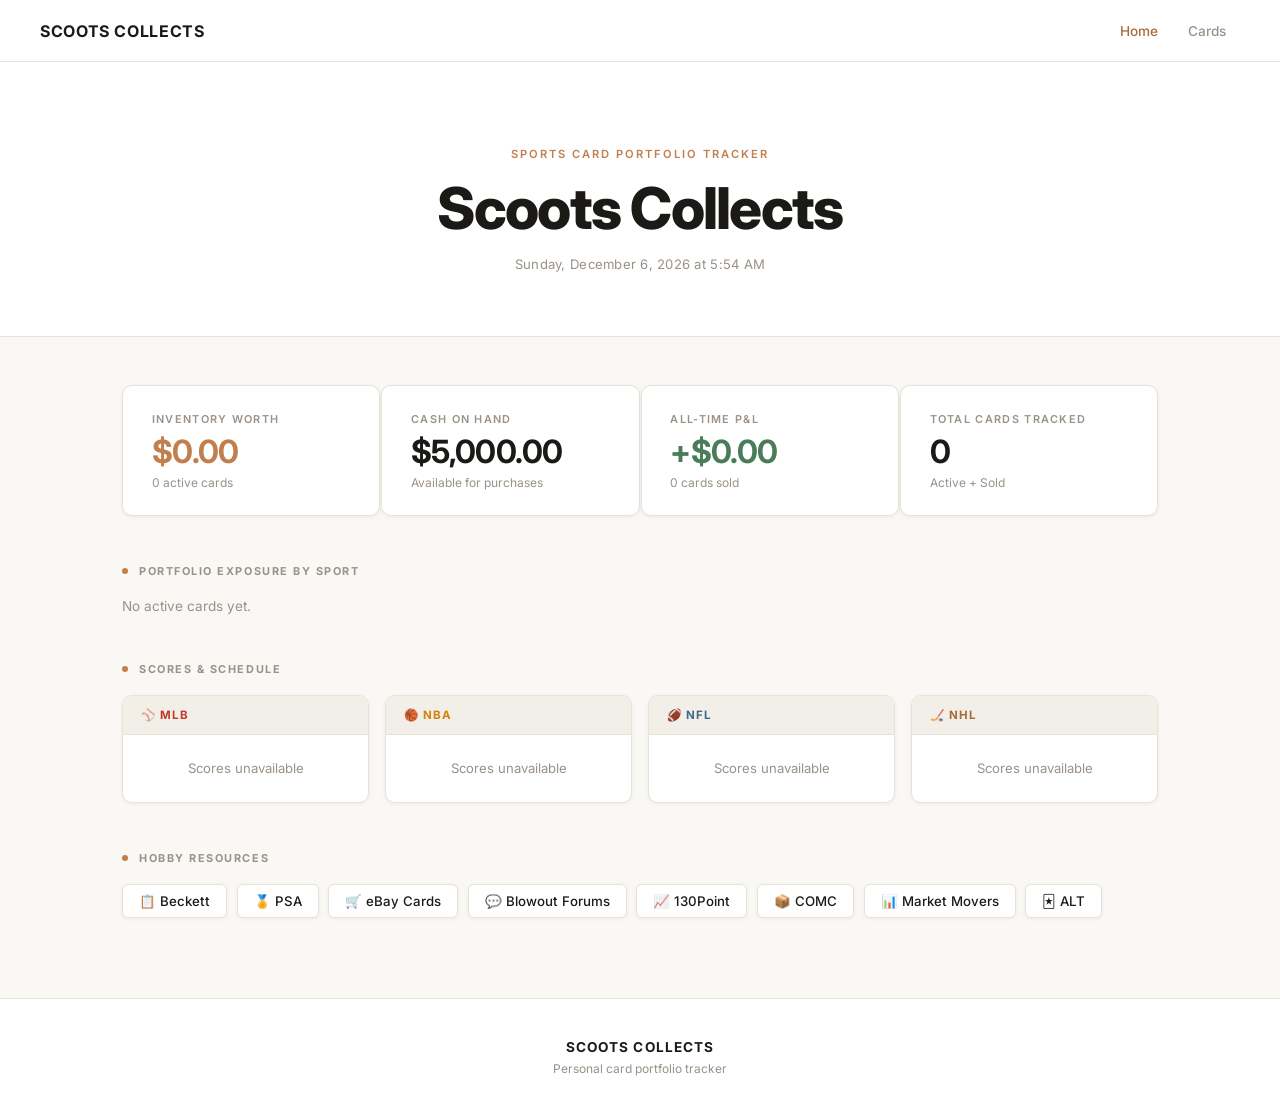
==== commit 2db78738: "Update hobby links: remove MySlabs and BA Collectibles, add Market Movers and ALT https://claude.ai/" ====
--- a/index.html
+++ b/index.html
@@ -90,8 +90,8 @@
       <a href="https://www.blowoutcards.com/forums/" target="_blank" class="hobby-link">💬 Blowout Forums</a>
       <a href="https://www.130point.com" target="_blank" class="hobby-link">📈 130Point</a>
       <a href="https://www.comc.com" target="_blank" class="hobby-link">📦 COMC</a>
-      <a href="https://www.myslabs.com" target="_blank" class="hobby-link">🔍 MySlabs</a>
-      <a href="https://baseballamerica.com/stories/category/collectibles/" target="_blank" class="hobby-link">⚾ BA Collectibles</a>
+      <a href="https://marketmovers.sportscardinvestor.com/" target="_blank" class="hobby-link">📊 Market Movers</a>
+      <a href="https://alt.xyz" target="_blank" class="hobby-link">🃏 ALT</a>
     </div>
   </section>
 
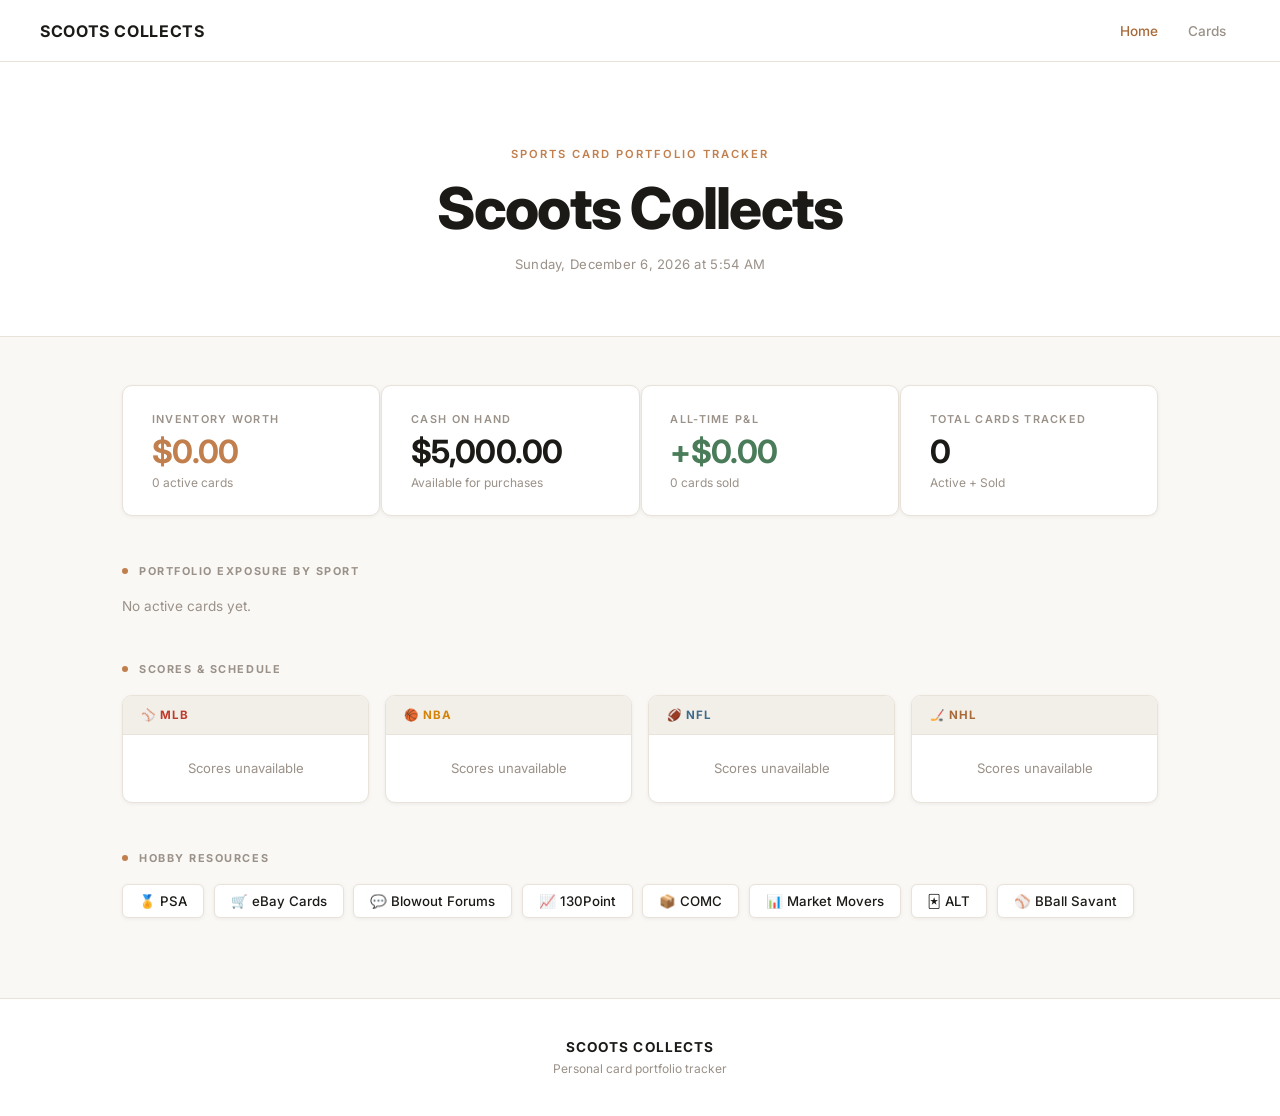
==== commit b4a7f5c2: "Replace Beckett with BBall Savant in hobby links https://claude.ai/code/session_01XNG6HfzefVFx2Joc6Q" ====
--- a/index.html
+++ b/index.html
@@ -84,7 +84,6 @@
       <span class="section-title">Hobby Resources</span>
     </div>
     <div class="hobby-links">
-      <a href="https://www.beckett.com" target="_blank" class="hobby-link">📋 Beckett</a>
       <a href="https://www.psacard.com" target="_blank" class="hobby-link">🏅 PSA</a>
       <a href="https://www.ebay.com/b/Sports-Trading-Cards-Accessories/212" target="_blank" class="hobby-link">🛒 eBay Cards</a>
       <a href="https://www.blowoutcards.com/forums/" target="_blank" class="hobby-link">💬 Blowout Forums</a>
@@ -92,6 +91,7 @@
       <a href="https://www.comc.com" target="_blank" class="hobby-link">📦 COMC</a>
       <a href="https://marketmovers.sportscardinvestor.com/" target="_blank" class="hobby-link">📊 Market Movers</a>
       <a href="https://alt.xyz" target="_blank" class="hobby-link">🃏 ALT</a>
+      <a href="https://baseballsavant.mlb.com/" target="_blank" class="hobby-link">⚾ BBall Savant</a>
     </div>
   </section>
 
